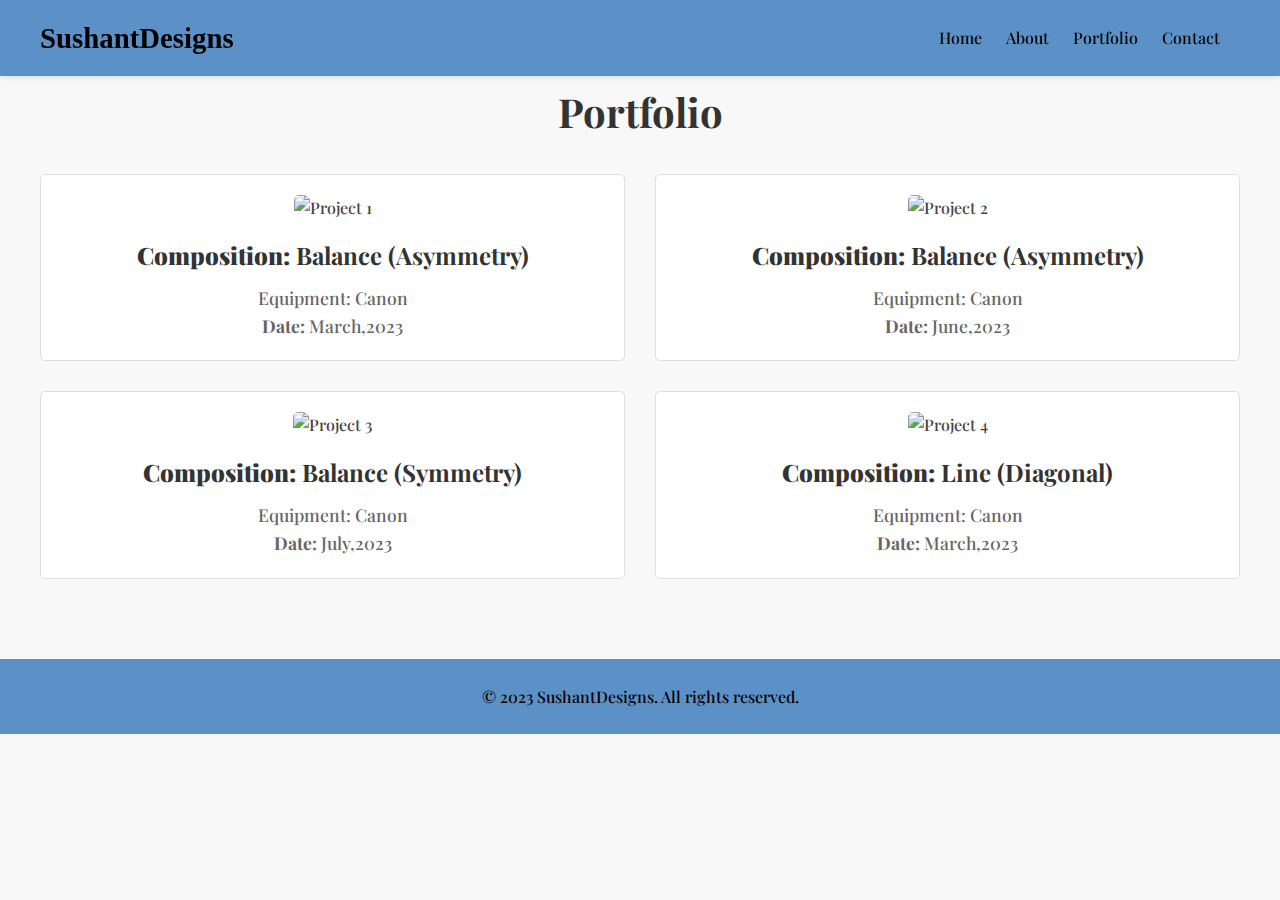
==== photography/photography.html @ 71d074e0 "Add files via upload" ====
<!DOCTYPE html>
<html lang="en">
<head>
    <meta charset="UTF-8">
    <meta name="viewport" content="width=device-width, initial-scale=1.0">
    <link rel="stylesheet" href="../css/style.css">
    <title>infographic</title>
</head>
<body>
    <header>
        <nav>
            <div class="logo">SushantDesigns</div>
            <ul class="nav-links">
                <li><a href="../index.html">Home</a></li>
                <li><a href="../about/about.html">About</a></li>
                <li><a href="../portfolio/portfolio.html">Portfolio</a></li>
                <li><a href="../contact/contact.html">Contact</a></li>
            </ul>
        </nav>
    </header>

    <section class="portfolio">
        <h2>Portfolio</h2>
        <div class="portfolio-grid">
            <div class="portfolio-item">
                <img src="project1.JPG" alt="Project 1">
                <h3><b>Composition:</b>
                    Balance (Asymmetry)</h3>
                <p>Equipment:
                    Canon  <br> <b>Date:</b> March,2023 </p>
            </div>
            <div class="portfolio-item">
                <img src="project2.JPG" alt="Project 2">
                <h3><b>Composition:</b>
                    Balance (Asymmetry)</h3>
                <p>Equipment:
                    Canon  <br> <b>Date:</b> June,2023 </p>
            </div>
            <div class="portfolio-item">
                <img src="Project3.JPG" alt="Project 3">
                <h3><b>Composition:</b>
                    Balance (Symmetry)</h3>
                <p>Equipment:
                    Canon  <br> <b>Date:</b> July,2023 </p>
            </div>
            <div class="portfolio-item">
                <img src="project4.JPG" alt="Project 4">
                <h3><b>Composition:</b>
                    Line (Diagonal)</h3>
                <p>Equipment:
                    Canon  <br> <b>Date:</b> March,2023 </p>
            </div>
        
        </div>
    </section>

    <footer>
        <p>&copy; 2023 SushantDesigns. All rights reserved.</p>
    </footer>
</body>
</html>
---- css/style.css ----
@import url('https://fonts.googleapis.com/css2?family=Playfair+Display:wght@400;700|Roboto:wght@400;700&display=swap');
/* Reset some default styles */
body, h1, h2, h3, p, ul, li {
    margin: 0;
    padding: 0;
}

/* Basic styling */
body {
    font-family: 'playfair display', 'roboto';
    font-weight: 500;
    background-color: #f8f8f8;
    color: #444;
    line-height: 1.6;
    
}

/* Header and Navigation */
header {
    background-color: #5c91c7;
    color: white;
    padding: 15px 0;
    position: fixed;
    width: 100%;
    z-index: 100;
    box-shadow: 0px 2px 5px rgba(0, 0, 0, 0.1);
}

nav {
    max-width: 1200px;
    margin: 0 auto;
    display: flex;
    justify-content: space-between;
    align-items: center;
}

.logo {
    font-size: 1.8rem;
    font-weight: bold;
    color: black;
    font-family: 'Satisfy';
}
.logo:hover{
    font-size: rem;
    color:#332422;
}

.nav-links li {
    display: inline;
    margin-right: 20px;
}

.nav-links a {
    color: rgb(0, 0, 0);
    text-decoration: none;
    font-style: normal;
    transition: color 0.3s;
}

.nav-links a:hover {
    color: white;
    background-color: #D83D0E;
    font-weight: bold;
}


/* Hero Section */
.hero {
    background-image: url('heroimg.png');
    
    background-size: cover;
    background-position: center;
    height: 100vh;
    display: flex;
    justify-content: center;
    align-items: center;
}

.hero-content {
    text-align: center;
}

.hero h1 {
    font-size: 3.5rem;
    margin-bottom: 15px;
    color: #ffffff;
    text-shadow: 2px 2px 4px rgba(0, 0, 0, 0.3);
}

.hero p {
    font-size: 1.4rem;
    margin-bottom: 30px;
    color: #ffffff;
}
.hero-image {
    width: 100%;
    max-height: 1080px;
    overflow: hidden;
}

.hero-image img {
    width: 100%;
    height: auto;
}
.btn {
    display: inline-block;
    padding: 12px 25px;
    background-color:#211c1b;
    color: #D83D0E;
    font-weight: bold;
    text-decoration: none;
    border-radius: 25px;
    transition: background-color 0.3s;
}
.btn:hover {
    background-color: #c0392b;
    color: white;
    font-weight: bolder;
}
/* About Section */
.about {
    background-color: #fff;
    padding: 80px 0;
}

.about-content {
    max-width: 800px;
    margin: 0 auto;
    text-align: center;
}

.about h2 {
    font-size: 2.5rem;
    margin-bottom: 20px;
    color: #333;
}

.about p {
    font-size: 1.2rem;
    line-height: 1.6;
    margin-bottom: 30px;
    color: #666;
}

/* Additional Styling for Emphasizing Content */
.about p:first-child {
    font-weight: bold;
}

.about p:last-child {
    margin-bottom: 0;
}

/* ... (existing CSS code) ... */

/* Portfolio Section */
.portfolio {
    background-color: #f8f8f8;
    padding: 80px 0;
    text-align: center;
}

.portfolio h2 {
    font-size: 2.5rem;
    margin-bottom: 30px;
    color: #333;
}

.portfolio-grid {
    display: grid;
    grid-template-columns: repeat(2, minmax(300px, 1fr));
    gap: 30px;
    max-width: 1200px;
    margin: 0 auto;
}
.portfolio-grid-three {
    display: grid;
    
    grid-template-columns: repeat(3, minmax(300px, 1fr));
    gap: 30px;
    max-width: 1200px;
    margin: 0 auto;
}
.portfolio-item {
    background-color: #fff;
    border: 1px solid #e0e0e0;
    padding: 20px;
    text-align: center;
    border-radius: 5px;
    transition: transform 0.3s;
}

.portfolio-item:hover {
    transform: translateY(-5px);
}

.portfolio-item img {
    max-width: 100%;
    height: auto;
    border-radius: 5px;
}

.portfolio-item h3 {
    font-size: 1.5rem;
    margin-top: 15px;
    color: #333;
}

.portfolio-item p {
    font-size: 1.1rem;
    line-height: 1.6;
    margin-top: 10px;
    color: #666;
}
/* Contact Page Styling */
.contact-form form {
    background-color: #f8f8f8;
    padding: 3rem;
    border-radius: 10px;
    box-shadow: 0px 2px 5px rgba(0, 0, 0, 0.1);
    margin: 30px auto; /* Center the form horizontally and add margin to the top */
    max-width: 600px; /* Limit the width of the form */
}

.contact-form label {
    font-size: 1.2rem;
    margin-bottom: 10px;
    color: #444;
    display: block;
}

.contact-form input,
.contact-form textarea {
    width: 100%;
    padding: 12px;
    margin-bottom: 20px;
    border: 1px solid #ddd;
    border-radius: 5px;
    background-color: #fff;
    color: #333;
    transition: border-color 0.3s;
}

.contact-form input:focus,
.contact-form textarea:focus {
    outline: none;
    border-color: #e74c3c;
}

.contact-form textarea {
    resize: vertical;
}

.contact-form button.btn {
    display: inline-block;
    padding: 12px 25px;
    background-color:#211c1b;
    color: #D83D0E;
    font-weight: bold;
    text-decoration: none;
    border-radius: 25px;
    transition: background-color 0.3s;
}

.contact-form button.btn:hover {
    background-color: #c0392b;
    color: white;
    font-weight: bolder;
}


/* ... (existing CSS code) ... */




/* Footer */
footer {
    text-align: center;
    padding: 25px 0;
    background-color: #5c91c7;
    color: rgb(0, 0, 0);
}


/* Responsive adjustments */
@media (max-width: 768px) {
    .nav-links {
        display: none;
    }
    
    .logo {
        font-size: 1.5rem;
    }
}
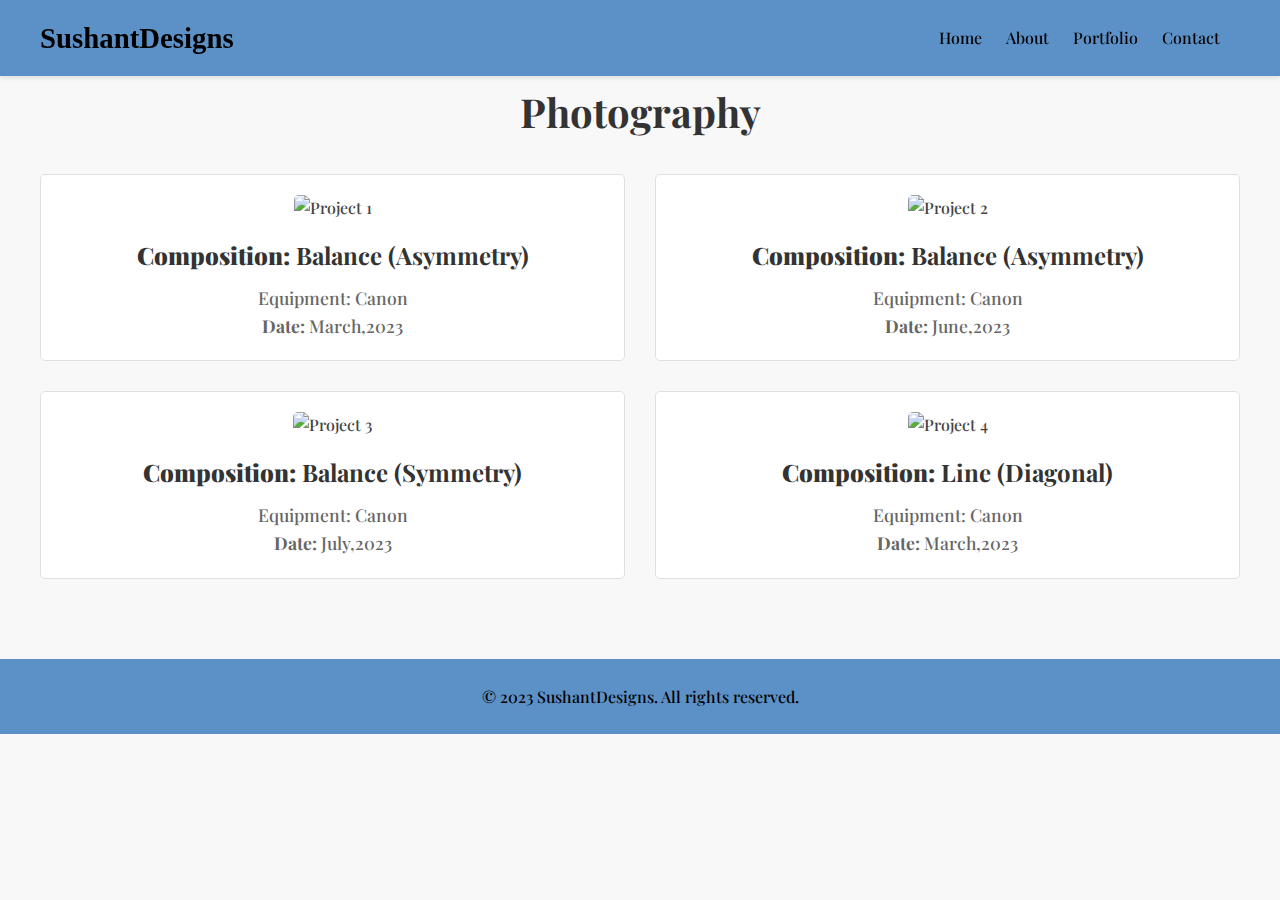
==== commit b92e18c2: "Update photography.html" ====
--- a/photography/photography.html
+++ b/photography/photography.html
@@ -4,7 +4,7 @@
     <meta charset="UTF-8">
     <meta name="viewport" content="width=device-width, initial-scale=1.0">
     <link rel="stylesheet" href="../css/style.css">
-    <title>infographic</title>
+    <title>Portfolio</title>
 </head>
 <body>
     <header>
@@ -20,7 +20,7 @@
     </header>
 
     <section class="portfolio">
-        <h2>Portfolio</h2>
+        <h2>Photography</h2>
         <div class="portfolio-grid">
             <div class="portfolio-item">
                 <img src="project1.JPG" alt="Project 1">
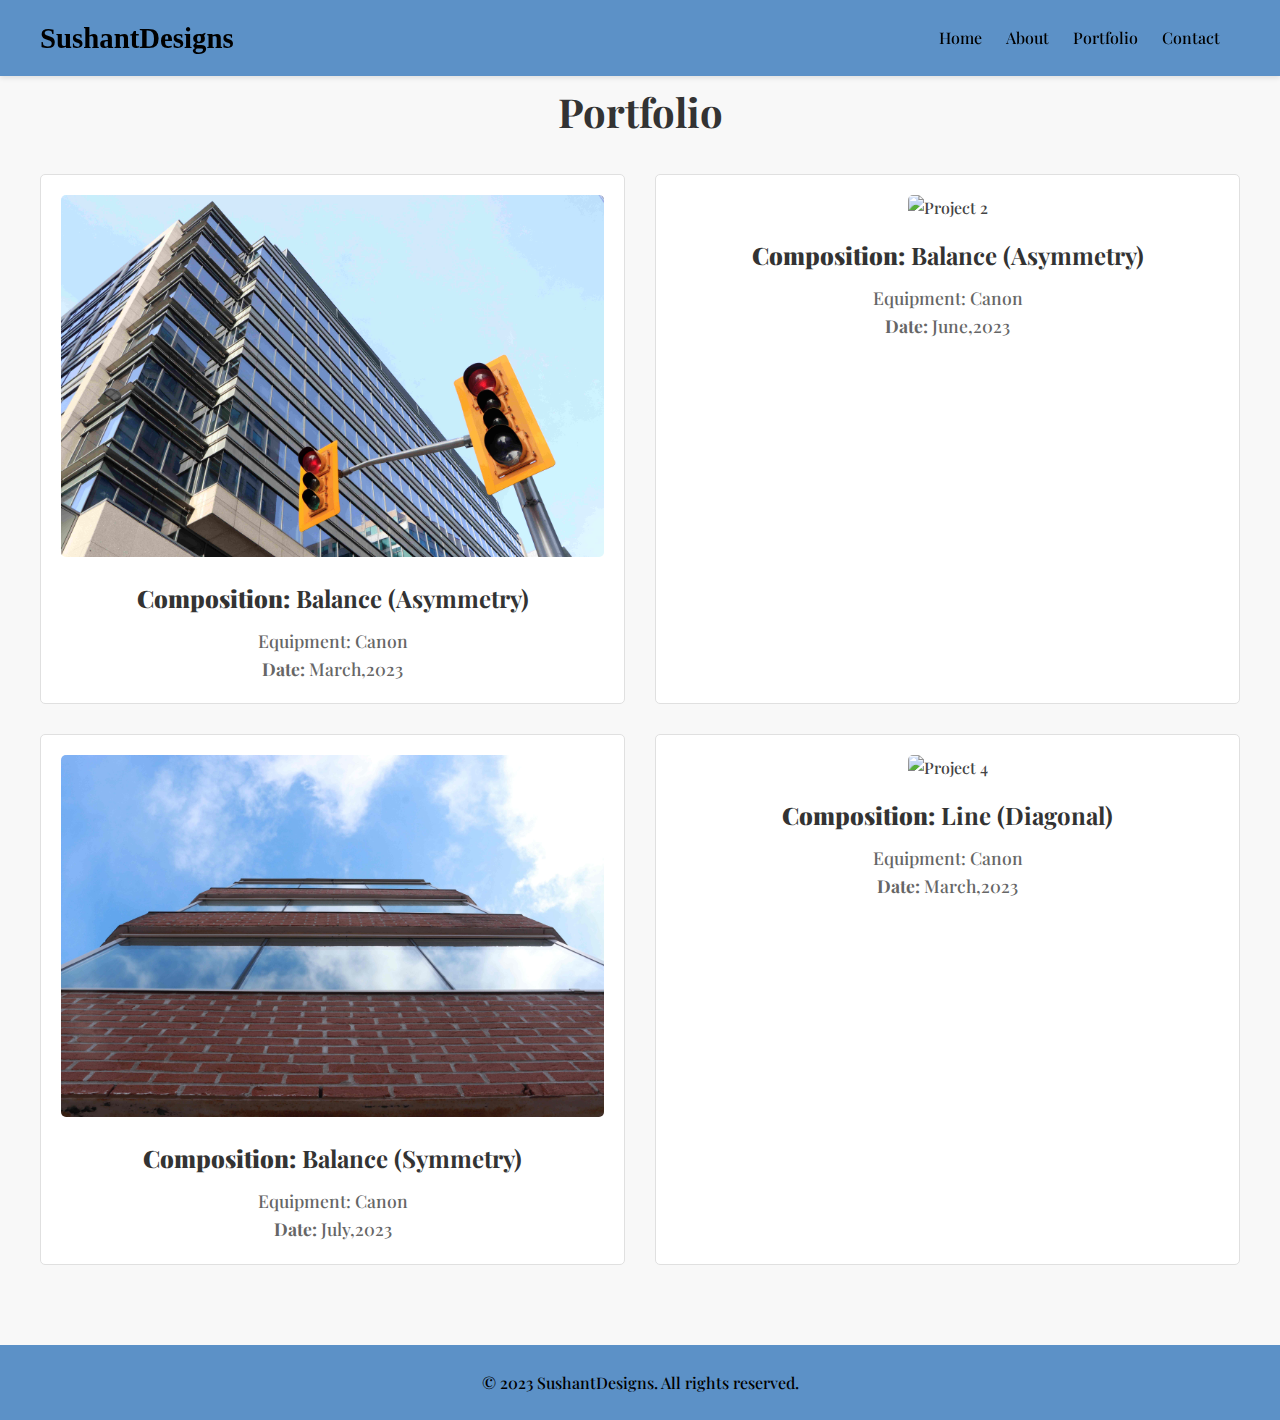
==== commit a6317a41: "Update photography.html" ====
--- a/photography/photography.html
+++ b/photography/photography.html
@@ -4,7 +4,7 @@
     <meta charset="UTF-8">
     <meta name="viewport" content="width=device-width, initial-scale=1.0">
     <link rel="stylesheet" href="../css/style.css">
-    <title>Portfolio</title>
+    <title>infographic</title>
 </head>
 <body>
     <header>
@@ -20,10 +20,10 @@
     </header>
 
     <section class="portfolio">
-        <h2>Photography</h2>
+        <h2>Portfolio</h2>
         <div class="portfolio-grid">
             <div class="portfolio-item">
-                <img src="project1.JPG" alt="Project 1">
+                <img src="project1.jpg" alt="Project 1">
                 <h3><b>Composition:</b>
                     Balance (Asymmetry)</h3>
                 <p>Equipment:
@@ -37,7 +37,7 @@
                     Canon  <br> <b>Date:</b> June,2023 </p>
             </div>
             <div class="portfolio-item">
-                <img src="Project3.JPG" alt="Project 3">
+                <img src="Project3.jpg" alt="Project 3">
                 <h3><b>Composition:</b>
                     Balance (Symmetry)</h3>
                 <p>Equipment:
